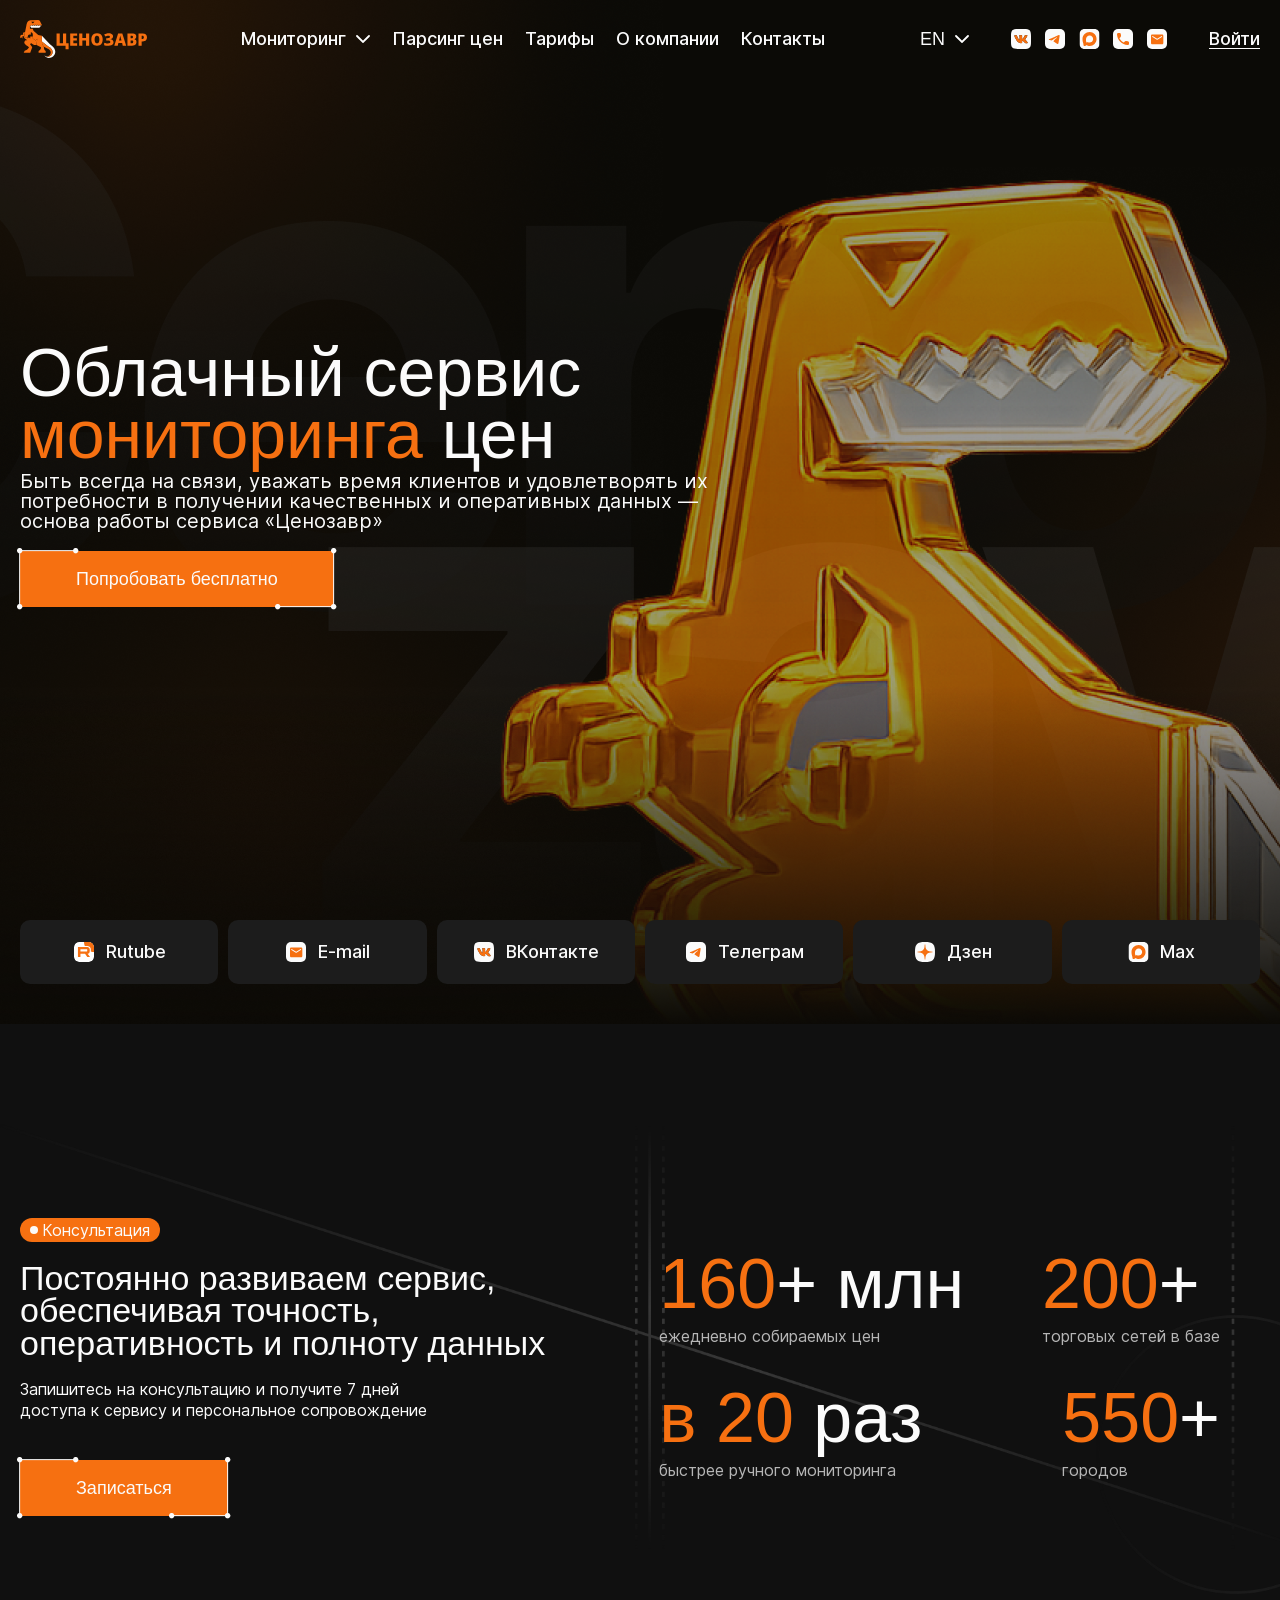
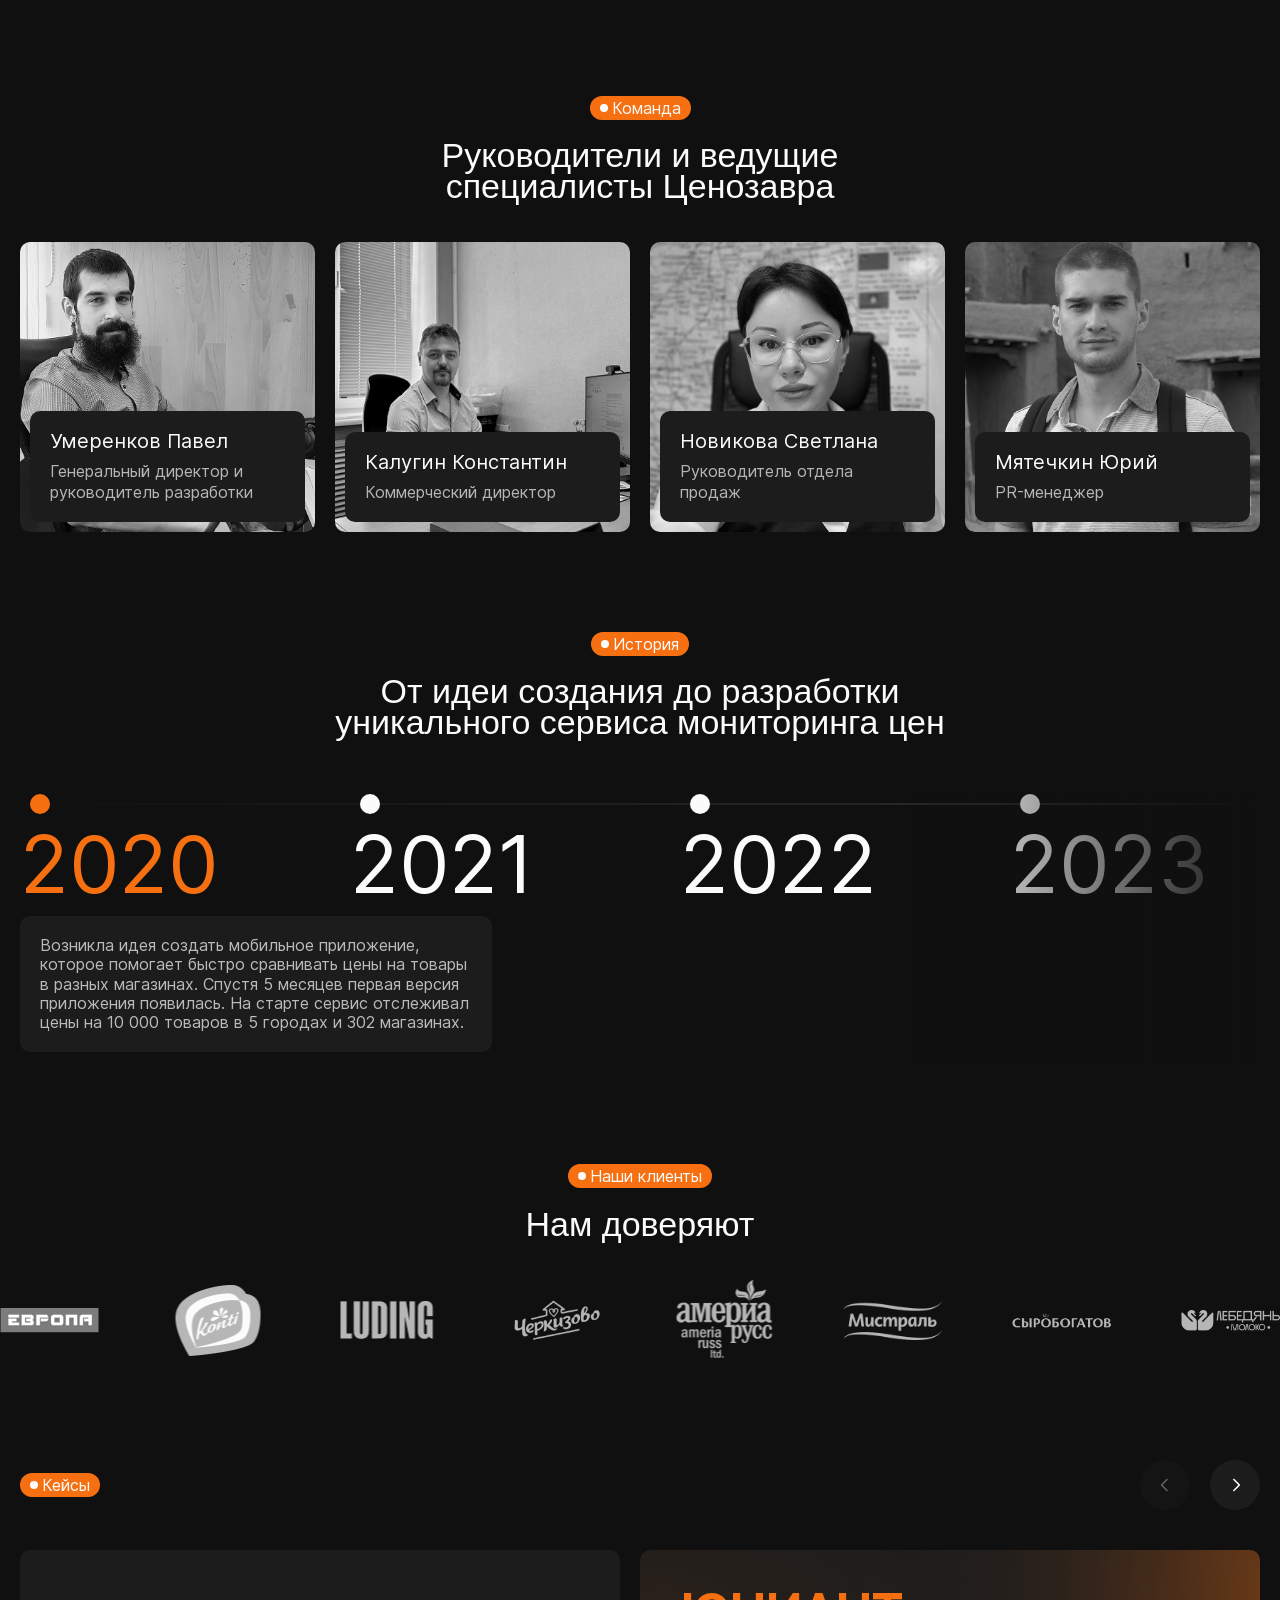
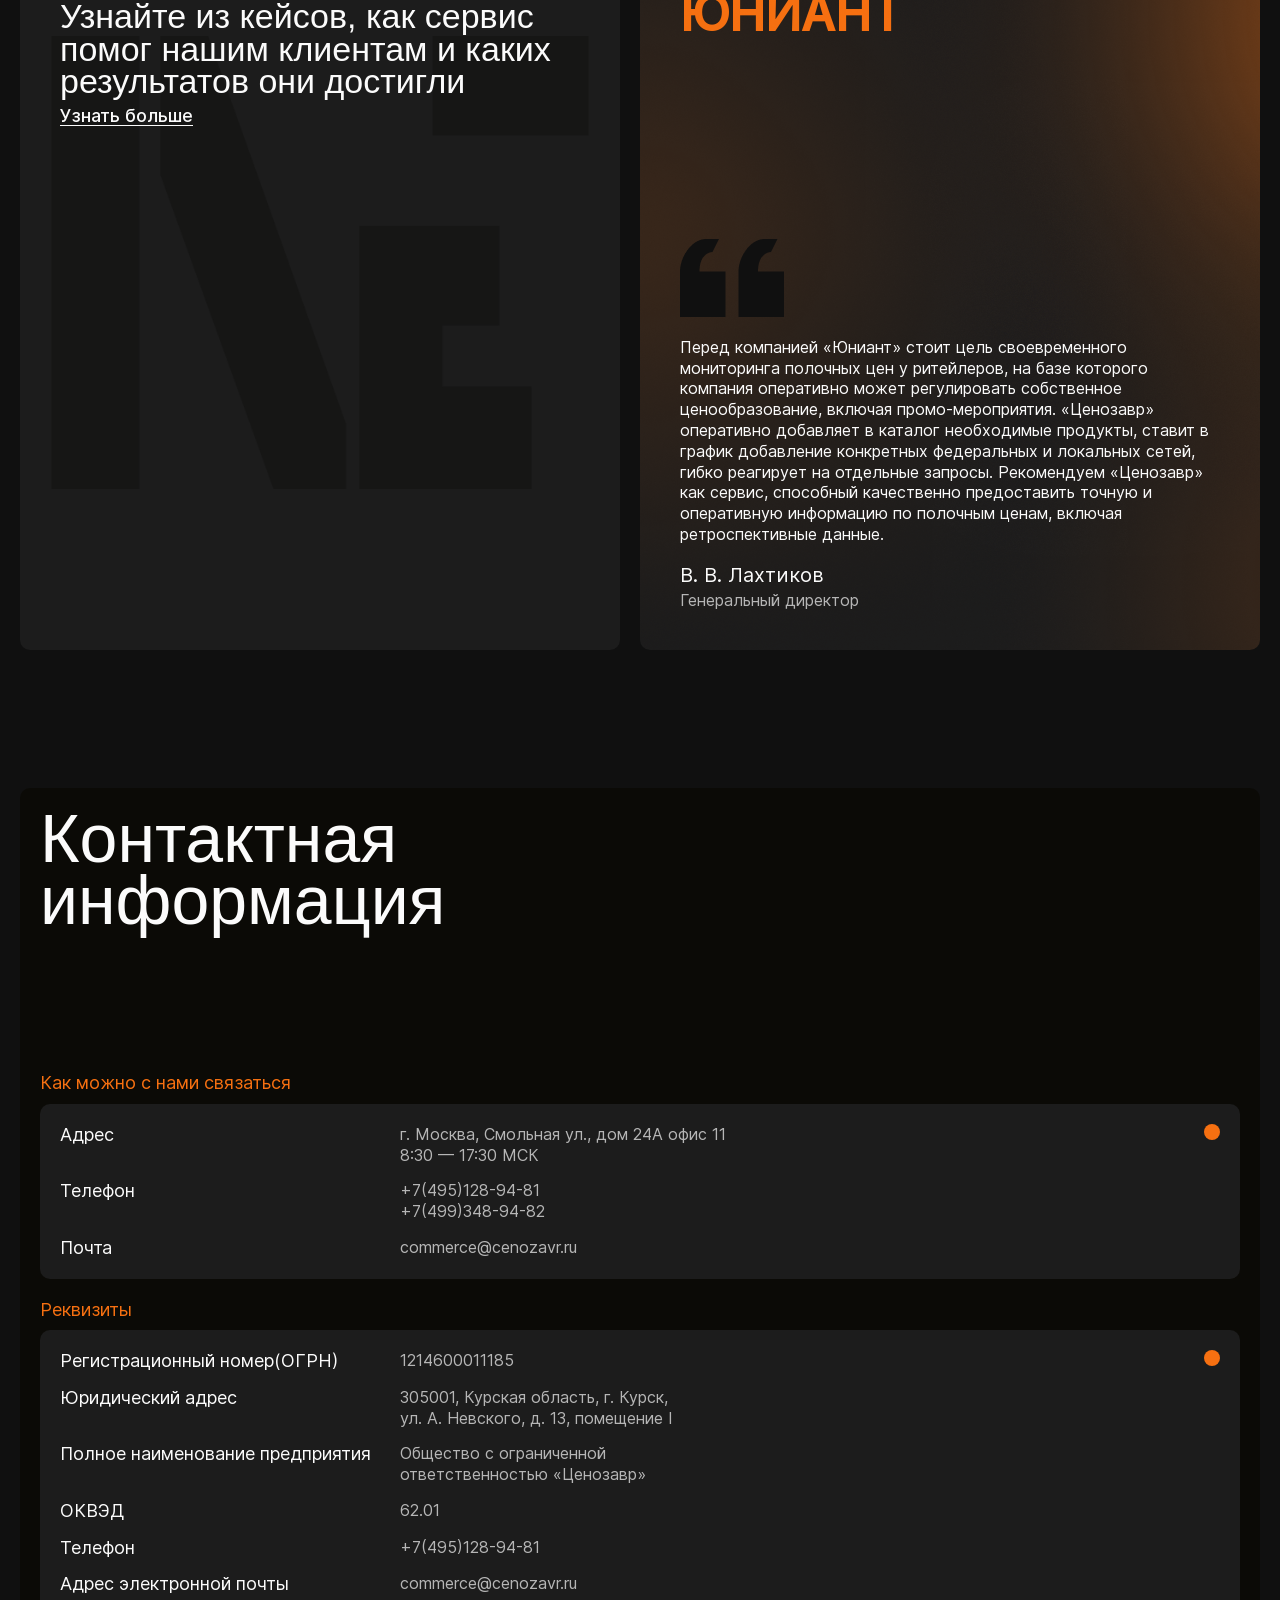
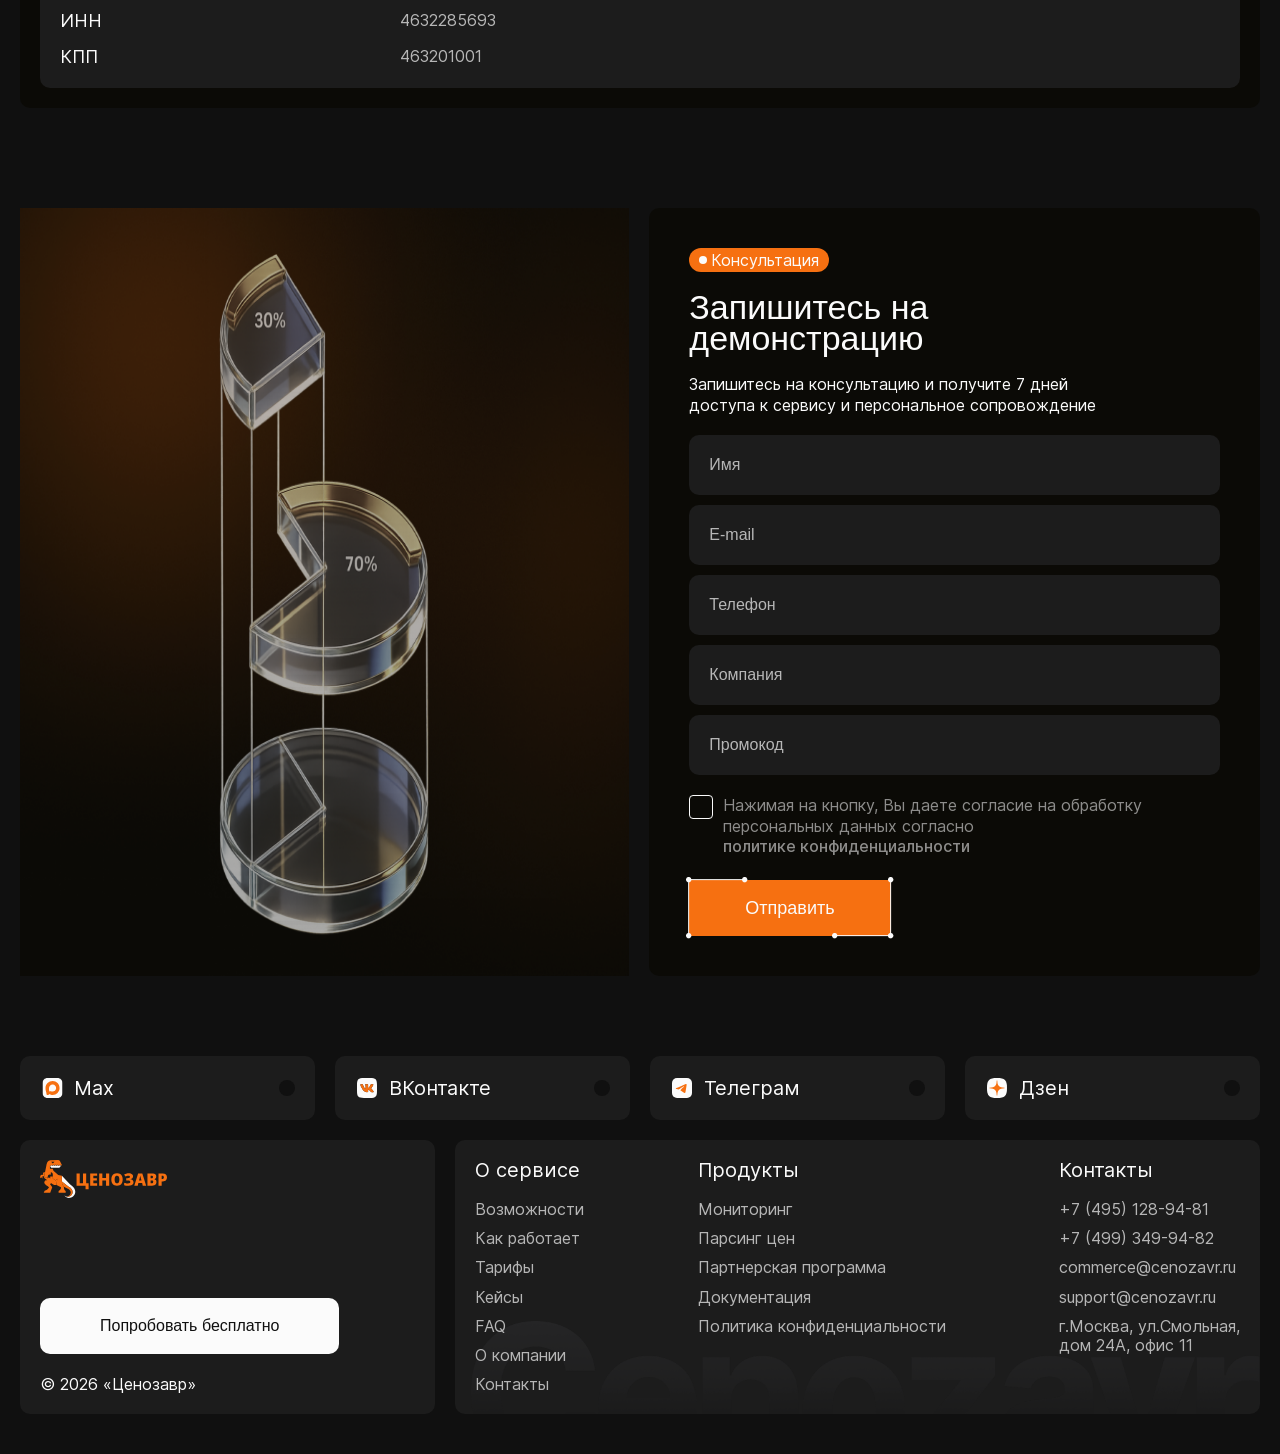
==== about-company.html @ 2fcfe37e "add" ====
<!DOCTYPE html>
<html lang="ru">
<head>
    <meta charset="UTF-8">
    <meta name="viewport"
          content="width=device-width, user-scalable=no, initial-scale=1.0, maximum-scale=1.0, minimum-scale=1.0">
    <meta http-equiv="X-UA-Compatible" content="ie=edge">
    <link rel="stylesheet" href="style.css">
    <link href="https://fonts.cdnfonts.com/css/evolventa" rel="stylesheet">
    <title></title>
</head>
<body>


<header>
    <div class="container">
        <div class="header-main G-align-center G-justify-between">
            <a href="./index.html" class="logo G-flex"><img src="./assets/img/logo.svg" alt="Ценозавр"></a>
            <div class="menu-mobile">
                <div class="nav-menu">
                    <ul>
                        <li class="menu-drop"><a href="#">Мониторинг
                            <svg class="arrow" width="14" height="8" viewBox="0 0 14 8" fill="none">
                                <path d="M1 1L7 7L13 1" stroke="white" stroke-width="1.8" stroke-linecap="round"></path>
                            </svg>
                        </a>

                            <ul class="submenu">
                                <li><a href="#">Тарифы</a></li>
                                <li><a href="#">Контакты</a></li>
                                <li><a href="#">О компании</a></li>
                            </ul>
                        </li>
                        <li><a href="#">Парсинг цен</a></li>
                        <li><a href="#">Тарифы</a></li>
                        <li><a href="#">О компании</a></li>
                        <li><a href="#">Контакты</a></li>
                    </ul>
                </div>
                <div class="menu-mobile-scr">
                    <div class="mobile-menu">
                        <div class="footer-menu-hrefs">
                            <h3>О сервисе</h3>
                            <ul>
                                <li><a href="#">Возможности</a></li>
                                <li><a href="#">Как работает</a></li>
                                <li><a href="#">Тарифы</a></li>
                                <li><a href="#">Кейсы</a></li>
                                <li><a href="#">FAQ</a></li>
                                <li><a href="#">О компании</a></li>
                                <li><a href="#">Контакты</a></li>
                            </ul>
                        </div>
                        <div class="footer-menu-hrefs">
                            <h3>Продукты</h3>
                            <ul>
                                <li><a href="#">Мониторинг</a></li>
                                <li><a href="#">Парсинг цен</a></li>
                                <li><a href="#">Партнерская программа</a></li>
                                <li><a href="#">Документация</a></li>
                                <li><a href="#">Политика конфиденциальности</a></li>
                            </ul>
                        </div>
                        <div class="footer-menu-hrefs">
                            <h3>Контакты</h3>
                            <ul>
                                <li><a href="#">+7 (495) 128-94-81</a></li>
                                <li><a href="#">+7 (499) 349-94-82</a></li>
                                <li><a href="#">commerce@cenozavr.ru</a></li>
                                <li><a href="#">support@cenozavr.ru</a></li>
                                <li>г.Москва, ул.Смольная, <br> дом 24А, офис 11</li>
                            </ul>
                        </div>
                    </div>
                    <button class="btn-white">Try for free</button>
                </div>
                <div class="cenozavr-menu">
                    <img src="./assets/img/cenozavr-menu.png" alt="cenozavr">
                </div>
            </div>
            <div class="entrance-flex G-align-center">
                <div class="lang-dropdown">
                    <button class="lang-btn">
                        <span>EN</span>
                        <svg class="arrow" width="14" height="8" viewBox="0 0 14 8" fill="none">
                            <path d="M1 1L7 7L13 1" stroke="white" stroke-width="1.8" stroke-linecap="round"/>
                        </svg>
                    </button>

                    <div class="lang-menu">
                        <a href="#">EN</a>
                        <a href="#">RU</a>
                    </div>
                </div>
                <div class="social-icon G-align-center">
                    <a href="" target="_blank"><img src="./assets/img/icon-vk.svg" alt="vk"></a>
                    <a href="" target="_blank"><img src="./assets/img/icon-telegram.svg" alt="telegram"></a>
                    <a href="" target="_blank"><img src="./assets/img/icon-max.svg" alt="max"></a>
                    <a href="" target="_blank"><img src="./assets/img/icon-call.svg" alt="call"></a>
                    <a href="" target="_blank"><img src="./assets/img/icon-mail.svg" alt="call"></a>
                </div>
                <a href="#" class="link-liner">Войти</a>
                <div class="open-menu">
                    <span></span>
                    <span></span>
                    <span></span>
                </div>
            </div>
        </div>
    </div>
</header>


<section class="about-company">
    <div class="container">
        <div class="about-company-cnt G-flex-column G-justify-between">
            <div class="about-company-title G-flex-column G-align-start">
                <h1>Облачный сервис <span>мониторинга</span> цен</h1>
                <h3>Быть всегда на связи, уважать время клиентов и удовлетворять их потребности в получении качественных
                    и оперативных данных — основа работы сервиса «Ценозавр»</h3>
                <button class="btn">Попробовать бесплатно</button>
            </div>

            <div class="about-social">
                <ul>
                    <li><a href="#" target="_blank"><img src="./assets/img/rutube.svg" alt="vk"> Rutube</a></li>
                    <li><a href="#" target="_blank"><img src="./assets/img/icon-mail.svg" alt="mail"> E-mail</a></li>
                    <li><a href="#" target="_blank"><img src="./assets/img/icon-vk.svg" alt="vk"> ВКонтакте</a></li>
                    <li><a href="#" target="_blank"><img src="./assets/img/icon-telegram.svg" alt="telegram">
                        Телеграм</a></li>
                    <li><a href="#" target="_blank"><img src="./assets/img/icon-dzen.svg" alt="dzen"> Дзен</a></li>
                    <li><a href="#" target="_blank"><img src="./assets/img/icon-max.svg" alt="Max"> Max</a></li>
                </ul>
            </div>
        </div>

    </div>
</section>

<section class="section-margin">
    <div class="consultation-sec">
        <div class="container">
            <div class="consultation-flex G-align-center G-justify-between">
                <div class="possibilities-title G-align-start G-flex-column">
                    <div class="possibilities-names G-align-start G-flex-column">
                        <span class="tit-for-what"><span class="circle-dot"></span> Консультация</span>
                        <h2>Постоянно развиваем сервис, обеспечивая точность, оперативность и полноту данных</h2>
                        <p>Запишитесь на консультацию и получите 7 дней доступа к сервису и персональное
                            сопровождение</p>
                    </div>
                    <button data-val="modal-form" class="open_modal btn">Записаться</button>
                </div>
                <div class="consultation-wrap G-flex-wrap">
                    <div class="consultation-info">
                        <strong><span>160</span>+ млн</strong>
                        <p>ежедневно собираемых цен</p>
                    </div>
                    <div class="consultation-info">
                        <strong><span>200</span>+</strong>
                        <p>торговых сетей в базе</p>
                    </div>
                    <div class="consultation-info">
                        <strong> <span>в 20</span> раз</strong>
                        <p>быстрее ручного мониторинга</p>
                    </div>
                    <div class="consultation-info">
                        <strong><span>550</span>+</strong>
                        <p>городов</p>
                    </div>
                </div>
            </div>
        </div>
    </div>
</section>

<section class="section-margin">
    <div class="container">
        <div class="prices-form-tit G-flex-column G-align-center">
            <span class="tit-for-what"><span class="circle-dot"></span> Команда</span>
            <h2>Руководители и ведущие <br> специалисты Ценозавра</h2>
        </div>
        <div class="our-team-rel">
            <div class="swiper our-team-slider">
                <div class="swiper-wrapper">
                    <div class="swiper-slide">
                        <div class="our-team-photo G-flex">
                            <img src="./assets/img/our-team-1.png" alt="our-team">
                            <div class="our-team-name">
                                <h3>Умеренков Павел</h3>
                                <p>Генеральный директор и руководитель разработки</p>
                            </div>
                        </div>
                    </div>
                    <div class="swiper-slide">
                        <div class="our-team-photo G-flex">
                            <img src="./assets/img/our-team-2.png" alt="our-team">
                            <div class="our-team-name">
                                <h3>Калугин Константин</h3>
                                <p>Коммерческий директор</p>
                            </div>
                        </div>
                    </div>
                    <div class="swiper-slide">
                        <div class="our-team-photo G-flex">
                            <img src="./assets/img/our-team-3.png" alt="our-team">
                            <div class="our-team-name">
                                <h3>Новикова Светлана</h3>
                                <p>Руководитель отдела продаж</p>
                            </div>
                        </div>
                    </div>
                    <div class="swiper-slide">
                        <div class="our-team-photo G-flex">
                            <img src="./assets/img/our-team-4.png" alt="our-team">
                            <div class="our-team-name">
                                <h3>Мятечкин Юрий</h3>
                                <p>PR-менеджер</p>
                            </div>
                        </div>
                    </div>
                </div>
            </div>
        </div>
    </div>
</section>


<section class="section-margin">
    <div class="container">
        <div class="prices-form-tit G-flex-column G-align-center">
            <span class="tit-for-what"><span class="circle-dot"></span> История</span>
            <h2>От идеи создания до разработки <br> уникального сервиса мониторинга цен</h2>
        </div>


        <div class="section-wrapper">

            <div class="timeline-scroll" id="timelineScroll">
                <div class="timeline-track">

                    <div class="timeline-item active" data-year="2020">
                        <div class="year-label">2020</div>
                        <p class="year-desc">
                            Возникла идея создать мобильное приложение, которое помогает быстро сравнивать цены на
                            товары в разных магазинах. Спустя 5 месяцев первая версия приложения появилась. На старте
                            сервис отслеживал цены на 10 000 товаров в 5 городах и 302 магазинах.
                        </p>
                    </div>

                    <div class="timeline-item" data-year="2021">
                        <div class="year-label">2021</div>
                        <p class="year-desc">
                            Расширение на 12 городов и подключение более 800 магазинов. Команда выросла до 24 человек.
                            Запущена версия для iOS и Android с обновлёнными алгоритмами сравнения цен в реальном
                            времени.
                        </p>
                    </div>

                    <div class="timeline-item" data-year="2022">
                        <div class="year-label">2022</div>
                        <p class="year-desc">
                            Привлечены первые инвестиции в размере 2 млн долларов. Запущена web-версия платформы. База
                            данных товаров превысила 500 000 позиций. Ежемесячная аудитория достигла 1,2 миллиона
                            пользователей.
                        </p>
                    </div>

                    <div class="timeline-item" data-year="2023">
                        <div class="year-label">2023</div>
                        <p class="year-desc">
                            Внедрение ИИ-рекомендаций для персонализированных предложений. Партнёрство с крупнейшими
                            ритейлерами страны. Охват расширен до 45 городов, количество отслеживаемых магазинов
                            превысило 5 000.
                        </p>
                    </div>

                    <div class="timeline-item" data-year="2024">
                        <div class="year-label">2024</div>
                        <p class="year-desc">
                            Выход на международный рынок. Запуск в 3 странах СНГ. Серия B-раунда финансирования закрыта
                            на 8 млн долларов. Приложение вошло в топ-10 финансовых приложений App Store.
                        </p>
                    </div>

                    <div class="timeline-item" data-year="2025">
                        <div class="year-label">2025</div>
                        <p class="year-desc">
                            Запуск B2B-платформы для аналитики ценообразования. Аудитория превысила 10 миллионов
                            активных пользователей. Команда насчитывает более 200 специалистов по всему миру.
                        </p>
                    </div>
                    <div class="timeline-item" data-year="2026">
                        <div class="year-label">2026</div>
                        <p class="year-desc">
                            Запуск B2B-платформы для аналитики ценообразования. Аудитория превысила 10 миллионов
                            активных пользователей. Команда насчитывает более 200 специалистов по всему миру.
                        </p>
                    </div>
                    <div class="timeline-item-last" data-year="2027">
                        <div class="year-label"></div>
                        <p class="year-desc">
                        </p>
                    </div>

                </div>
            </div>


        </div>


    </div>
</section>


<section class="section-margin">
    <div class="container">
        <div class="for-title G-align-center G-flex-column">
            <span class="tit-for-what"><span class="circle-dot"></span> Наши клиенты</span>
            <h2>Нам доверяют</h2>
        </div>
    </div>
    <div class="our-klents-logo">
        <div class="swiper our-klents-swiper">
            <div class="swiper-wrapper">
                <div class="swiper-slide">
                    <img src="./assets/img/linia-logo.png" alt="linia-logo">
                </div>
                <div class="swiper-slide">
                    <img src="./assets/img/evropa.png" alt="evropa">
                </div>
                <div class="swiper-slide">
                    <img src="./assets/img/logo-kinti.png" alt="kinti">
                </div>
                <div class="swiper-slide">
                    <img src="./assets/img/logo-luding.png" alt="luding">
                </div>
                <div class="swiper-slide">
                    <img src="./assets/img/cherk.png" alt="cherk">
                </div>
                <div class="swiper-slide">
                    <img src="./assets/img/ameria.png" alt="ameria">
                </div>
                <div class="swiper-slide">
                    <img src="./assets/img/logo-must.png" alt="must">
                </div>
                <div class="swiper-slide">
                    <img src="./assets/img/logo-sirob.png" alt="sirob">
                </div>
                <div class="swiper-slide">
                    <img src="./assets/img/meb.png" alt="meb">
                </div>
            </div>
        </div>

    </div>
</section>

<section class="client-stories section-margin">
    <div class="container">
        <div class="client-stories-tit G-align-center G-justify-between">
            <span class="tit-for-what"><span class="circle-dot"></span> Кейсы</span>
            <div class="client-stories-btn G-center">
                <div class="client-button-prev swiper-button-prev">
                    <i class="icon-arrow-left"></i>
                </div>
                <div class="client-button-next swiper-button-next">
                    <i class="icon-arrow-right"></i>
                </div>
            </div>
        </div>
        <div class="client-stories-cnt G-flex">
            <div class="client-stories-boxes">
                <div class="client-stories-info">
                    <h2>Узнайте из кейсов, как сервис помог нашим клиентам и каких результатов они достигли</h2>
                    <a href="#" class="link-liner">Узнать больше</a>
                </div>
                <div class="client-pic-bg G-flex">
                    <img src="./assets/img/pic-on-bg.png" alt="pic-on-bg">
                </div>
            </div>
            <div class="client-slider-rel">
                <div class="client-slider swiper">
                    <div class="swiper-wrapper">
                        <div class="swiper-slide">
                            <div class="client-stories-col">
                                <div class="logo-uniant G-flex">
                                    ЮНИАНТ
                                </div>
                                <div class="client-stories-text G-flex-column G-align-start">
                                    <img src="./assets/img/vector.png" alt="vector">
                                    <p>
                                        Перед компанией «Юниант» стоит цель своевременного мониторинга полочных цен у
                                        ритейлеров, на базе которого компания оперативно может регулировать собственное
                                        ценообразование, включая промо-мероприятия. «Ценозавр» оперативно добавляет в
                                        каталог необходимые продукты, ставит в график добавление конкретных федеральных
                                        и локальных сетей, гибко реагирует на отдельные запросы. Рекомендуем «Ценозавр»
                                        как сервис, способный качественно предоставить точную и оперативную информацию
                                        по полочным ценам, включая ретроспективные данные.
                                    </p>
                                    <div class="general-manager G-flex-column G-align-start">
                                        <h3>В. В. Лахтиков</h3>
                                        <p>Генеральный директор</p>
                                    </div>
                                </div>
                            </div>
                        </div>
                        <div class="swiper-slide">
                            <div class="client-stories-col">
                                <div class="logo-uniant G-flex">
                                    ЮНИАНТ
                                </div>
                                <div class="client-stories-text G-flex-column G-align-start">
                                    <img src="./assets/img/vector.png" alt="vector">
                                    <p>
                                        Перед компанией «Юниант» стоит цель своевременного мониторинга полочных цен у
                                        ритейлеров, на базе которого компания оперативно может регулировать собственное
                                        ценообразование, включая промо-мероприятия. «Ценозавр» оперативно добавляет в
                                        каталог необходимые продукты, ставит в график добавление конкретных федеральных
                                        и локальных сетей, гибко реагирует на отдельные запросы. Рекомендуем «Ценозавр»
                                        как сервис, способный качественно предоставить точную и оперативную информацию
                                        по полочным ценам, включая ретроспективные данные.
                                    </p>
                                    <div class="general-manager G-flex-column G-align-start">
                                        <h3>В. В. Лахтиков</h3>
                                        <p>Генеральный директор</p>
                                    </div>
                                </div>
                            </div>
                        </div>
                        <div class="swiper-slide">
                            <div class="client-stories-col">
                                <div class="logo-uniant G-flex">
                                    ЮНИАНТ
                                </div>
                                <div class="client-stories-text G-flex-column G-align-start">
                                    <img src="./assets/img/vector.png" alt="vector">
                                    <p>
                                        Перед компанией «Юниант» стоит цель своевременного мониторинга полочных цен у
                                        ритейлеров, на базе которого компания оперативно может регулировать собственное
                                        ценообразование, включая промо-мероприятия. «Ценозавр» оперативно добавляет в
                                        каталог необходимые продукты, ставит в график добавление конкретных федеральных
                                        и локальных сетей, гибко реагирует на отдельные запросы. Рекомендуем «Ценозавр»
                                        как сервис, способный качественно предоставить точную и оперативную информацию
                                        по полочным ценам, включая ретроспективные данные.
                                    </p>
                                    <div class="general-manager G-flex-column G-align-start">
                                        <h3>В. В. Лахтиков</h3>
                                        <p>Генеральный директор</p>
                                    </div>
                                </div>
                            </div>
                        </div>
                    </div>
                </div>
            </div>
        </div>
    </div>
</section>


<section class="contact-page">
    <div class="container">
        <div class="contact-page-flex G-align-start G-justify-between">
            <h1>Контактная информация</h1>
            <div class="contact-info">
                <div class="can-contact contact-details">
                    <h4>Как можно с нами связаться</h4>
                    <div class="can-contact-name G-flex-column G-align-start">
                        <div class="can-contact-tit G-align-start">
                            <h4>Адрес</h4>
                            <p>г. Москва, Смольная ул., дом 24А офис 11 <br> 8:30 — 17:30 МСК</p>
                        </div>
                        <div class="can-contact-tit G-align-start">
                            <h4>Телефон</h4>
                            <p>+7(495)128-94-81 <br> +7(499)348-94-82</p>
                        </div>
                        <div class="can-contact-tit G-align-start">
                            <h4>Почта</h4>
                            <p>commerce@cenozavr.ru</p>
                        </div>
                        <span class="names-circle"></span>
                    </div>
                </div>
                <div class="can-contact contact-details">
                    <h4>Реквизиты</h4>
                    <div class="can-contact-name G-flex-column G-align-start">
                        <div class="can-contact-tit G-align-start">
                            <h4>Регистрационный номер(ОГРН)</h4>
                            <p>1214600011185</p>
                        </div>
                        <div class="can-contact-tit G-align-start">
                            <h4>Юридический адрес</h4>
                            <p>305001, Курская область, г. Курск, <br> ул. А. Невского, д. 13, помещение I</p>
                        </div>
                        <div class="can-contact-tit G-align-start">
                            <h4>Полное наименование предприятия</h4>
                            <p>Общество с ограниченной <br> ответственностью «Ценозавр»</p>
                        </div>
                        <div class="can-contact-tit G-align-start">
                            <h4>ОКВЭД</h4>
                            <p>62.01</p>
                        </div>

                        <div class="can-contact-tit G-align-start">
                            <h4>Телефон</h4>
                            <p>+7(495)128-94-81</p>
                        </div>
                        <div class="can-contact-tit G-align-start">
                            <h4>Адрес электронной почты</h4>
                            <p>commerce@cenozavr.ru</p>
                        </div>
                        <div class="can-contact-tit G-align-start">
                            <h4>ИНН</h4>
                            <p>4632285693</p>
                        </div>
                        <div class="can-contact-tit G-align-start">
                            <h4>КПП</h4>
                            <p>463201001</p>
                        </div>
                        <span class="names-circle"></span>
                    </div>
                </div>
            </div>
        </div>
    </div>
</section>


<section class="contact-section section-margin">
    <div class="container">
        <div class="contact-flex G-flex">
            <div class="contact-photo G-flex">
                <img src="./assets/img/touch-pic.png" alt="touch">
            </div>
            <div class="contact-form G-flex-column G-justify-between">
                <div class="prices-form-tit G-flex-column G-align-start">
                    <span class="tit-for-what"><span class="circle-dot"></span> Консультация</span>
                    <h2>Запишитесь на демонстрацию</h2>
                    <p>
                        Запишитесь на консультацию и получите 7 дней доступа к сервису и персональное сопровождение
                    </p>
                </div>
                <form action="">
                    <div class="form-input-col G-flex-column">
                        <div class="form-input">
                            <label>
                                <input type="text" placeholder="Имя">
                            </label>
                        </div>
                        <div class="form-input">
                            <label>
                                <input type="text" placeholder="E-mail">
                            </label>
                        </div>
                        <div class="form-input">
                            <label>
                                <input type="text" placeholder="Телефон">
                            </label>
                        </div>
                        <div class="form-input">
                            <label>
                                <input type="text" placeholder="Компания">
                            </label>
                        </div>
                        <div class="form-input">
                            <label>
                                <input type="text" placeholder="Промокод">
                            </label>
                        </div>

                    </div>
                    <label class="form-check">
                        <small>Нажимая на кнопку, Вы даете согласие на обработку персональных данных согласно <a
                                href="#">политике конфиденциальности</a></small>
                        <input type="checkbox">
                        <span class="checkmark"></span>
                    </label>
                    <button data-val="modal-form" class="open_modal btn">Отправить</button>

                </form>
            </div>
        </div>
    </div>
</section>


<footer>
    <div class="container">
        <div class="footer-social G-align-center">
            <a href="#" class="social-href">
                <span class="social-name">
                    <img src="./assets/img/icon-max.svg" alt="max">
                    Max
                </span>
                <span class="names-circle"></span>
            </a>
            <a href="#" class="social-href">
                <span class="social-name">
                    <img src="./assets/img/icon-vk.svg" alt="vk">
                    ВКонтакте
                </span>
                <span class="names-circle"></span>
            </a>
            <a href="#" class="social-href">
                <span class="social-name">
                    <img src="./assets/img/icon-telegram.svg" alt="vk">
                    Телеграм
                </span>
                <span class="names-circle"></span>
            </a>
            <a href="#" class="social-href">
                <span class="social-name">
                    <img src="./assets/img/icon-dzen.svg" alt="vk">
                    Дзен
                </span>
                <span class="names-circle"></span>
            </a>
        </div>
        <div class="footer-main G-flex">
            <div class="footer-cnt G-flex-column G-align-start">
                <div class="mobail-social-flex">
                    <a href="./index.html" class="logo G-flex"><img src="./assets/img/logo.svg" alt="Ценозавр"></a>
                    <div class="mobail-social G-align-center">
                        <a href="#">
                            <img src="./assets/img/icon-max.svg" alt="max">
                            Max
                        </a>
                        <a href="#">
                            <img src="./assets/img/icon-vk.svg" alt="vk">
                            ВКонтакте
                        </a>
                        <a href="#">
                            <img src="./assets/img/icon-telegram.svg" alt="vk">
                            Телеграм
                        </a>
                        <a href="#">
                            <img src="./assets/img/icon-dzen.svg" alt="vk">
                            Дзен
                        </a>
                    </div>

                </div>
                <div class="footer-cnt-col G-flex-column G-align-start">
                    <button class="btn-white">Попробовать бесплатно</button>
                    <p>© 2026 «Ценозавр»</p>
                </div>
            </div>
            <div class="footer-menu">
                <div class="footer-menu-flex  G-align-start">
                    <div class="footer-menu-hrefs">
                        <h3>О сервисе</h3>
                        <ul>
                            <li><a href="#">Возможности</a></li>
                            <li><a href="#">Как работает</a></li>
                            <li><a href="#">Тарифы</a></li>
                            <li><a href="#">Кейсы</a></li>
                            <li><a href="#">FAQ</a></li>
                            <li><a href="#">О компании</a></li>
                            <li><a href="#">Контакты</a></li>
                        </ul>
                    </div>
                    <div class="footer-menu-hrefs">
                        <h3>Продукты</h3>
                        <ul>
                            <li><a href="#">Мониторинг</a></li>
                            <li><a href="#">Парсинг цен</a></li>
                            <li><a href="#">Партнерская программа</a></li>
                            <li><a href="#">Документация</a></li>
                            <li><a href="#">Политика конфиденциальности</a></li>
                        </ul>
                    </div>
                    <div class="footer-menu-hrefs">
                        <h3>Контакты</h3>
                        <ul>
                            <li><a href="#">+7 (495) 128-94-81</a></li>
                            <li><a href="#">+7 (499) 349-94-82</a></li>
                            <li><a href="#">commerce@cenozavr.ru</a></li>
                            <li><a href="#">support@cenozavr.ru</a></li>
                            <li>г.Москва, ул.Смольная, <br> дом 24А, офис 11</li>
                        </ul>
                    </div>
                </div>
                <div class="cenozavr-logo G-flex">
                    <img src="./assets/img/cenozavr.png" class="cenozavr-desctop" alt="cenozavr">
                    <img src="./assets/img/cenozavr-mob.png" class="cenozavr-mob" alt="cenozavr">
                </div>
            </div>
        </div>
    </div>
</footer>


<script src="assets/js/jquery-3.6.4.js"></script>
<script src="assets/js/swiper-bundle.min.js"></script>
<script src="assets/js/script.js"></script>

<script>
    const scroll = document.querySelector('.timeline-scroll');

    let isDown = false, startX, scrollLeft;

    document.querySelectorAll('.timeline-item').forEach(item => {
        item.addEventListener('click', () => {
            document.querySelectorAll('.timeline-item').forEach(i => i.classList.remove('active'));
            item.classList.add('active');

            const isMobile = window.innerWidth <= 1024;
            if (isMobile) {
                scroll.scrollTo({
                    left: item.offsetLeft - 16,
                    behavior: 'smooth'
                });
            } else {
                item.scrollIntoView({ behavior: 'smooth', block: 'nearest', inline: 'center' });
            }
        });
    });

    scroll.addEventListener('mousedown', e => {
        isDown = true;
        scroll.classList.add('grabbing');
        startX = e.pageX - scroll.offsetLeft;
        scrollLeft = scroll.scrollLeft;
    });

    scroll.addEventListener('mouseleave', () => {
        isDown = false;
        scroll.classList.remove('grabbing');
    });

    scroll.addEventListener('mouseup', () => {
        isDown = false;
        scroll.classList.remove('grabbing');
    });

    scroll.addEventListener('mousemove', e => {
        if (!isDown) return;
        e.preventDefault();
        const x = e.pageX - scroll.offsetLeft;
        scroll.scrollLeft = scrollLeft - (x - startX) * 1.5;
    });

</script>


</body>
</html>
---- style.css ----
@import "assets/font/font.css";
@import "assets/css/swiper-bundle.min.css";
@import "assets/css/normalize.css";
@import "assets/css/header.css";
@import "assets/css/home.css";
@import "assets/css/contact.css";
@import "assets/css/sample.css";
@import "assets/css/cases.css";
@import "assets/css/about.css";
@import "assets/css/tariffs.css";
@import "assets/css/mistral.css";
@import "assets/css/article-pages.css";
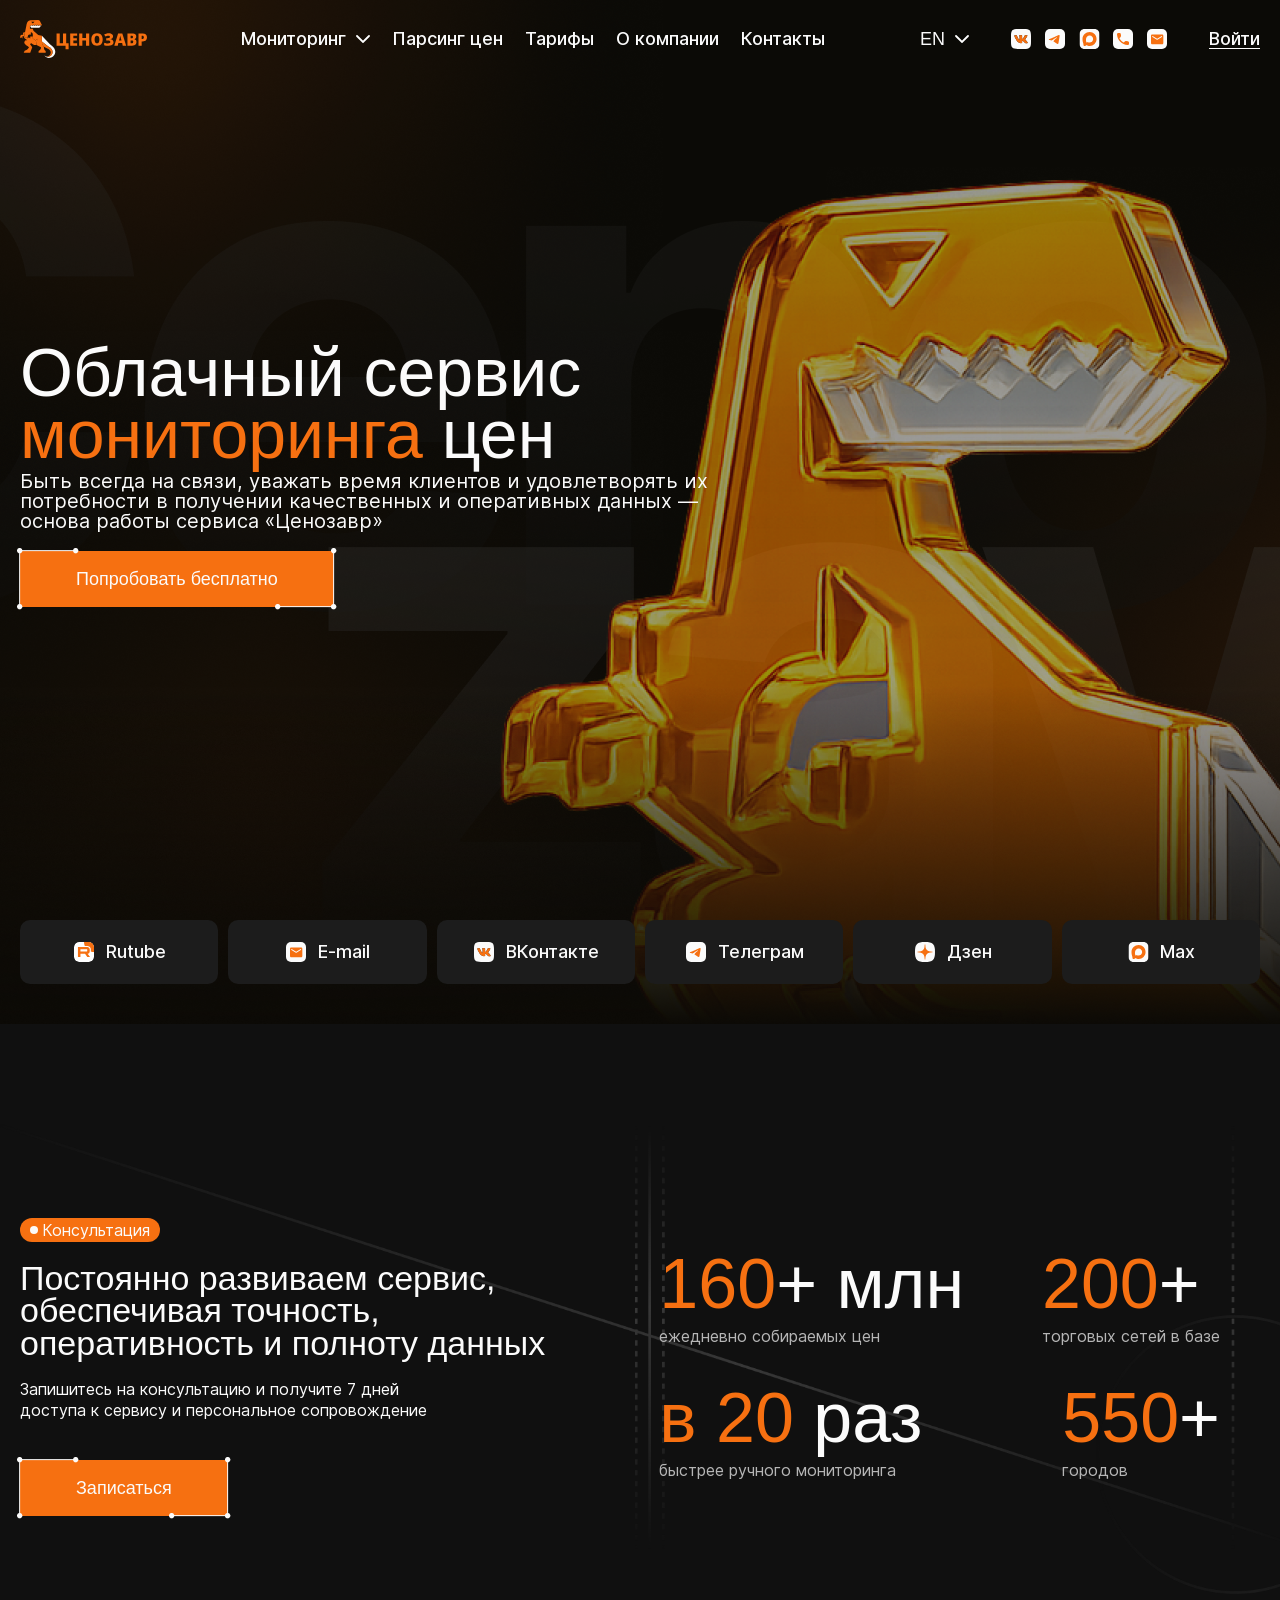
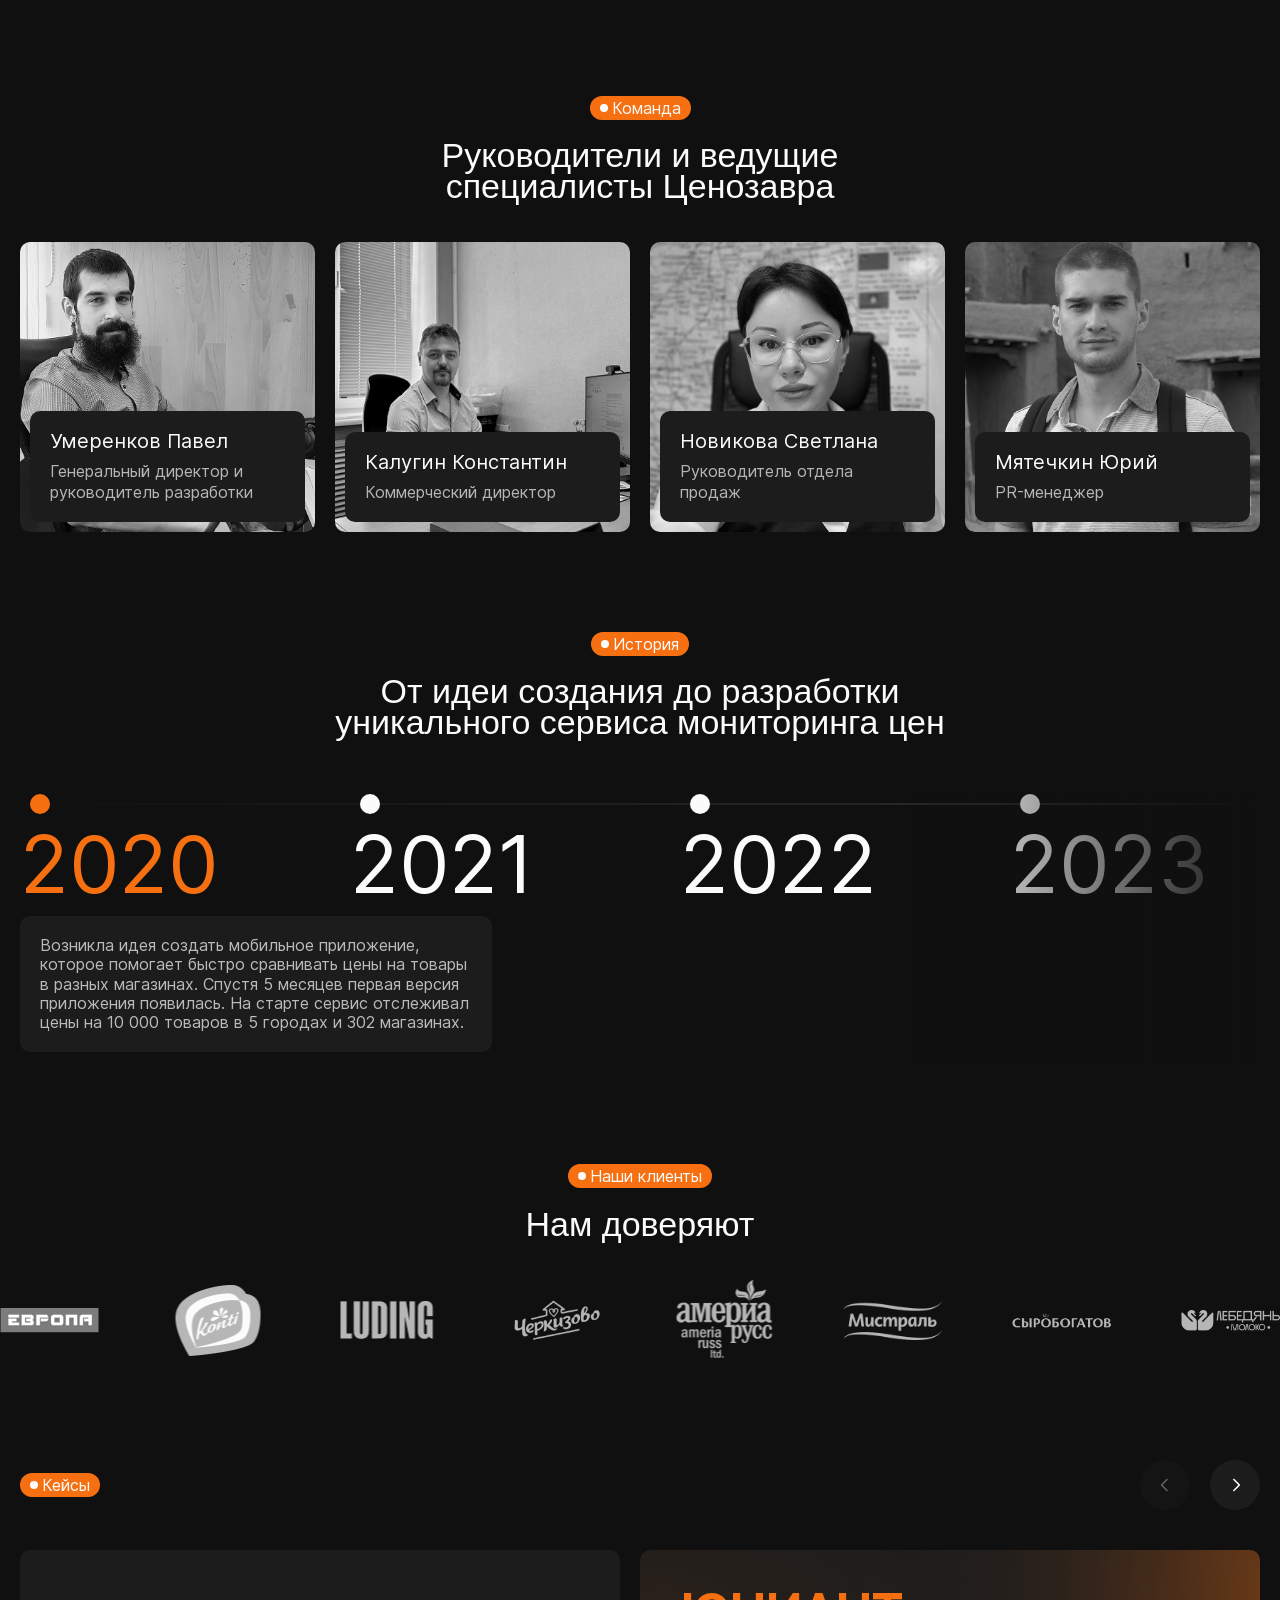
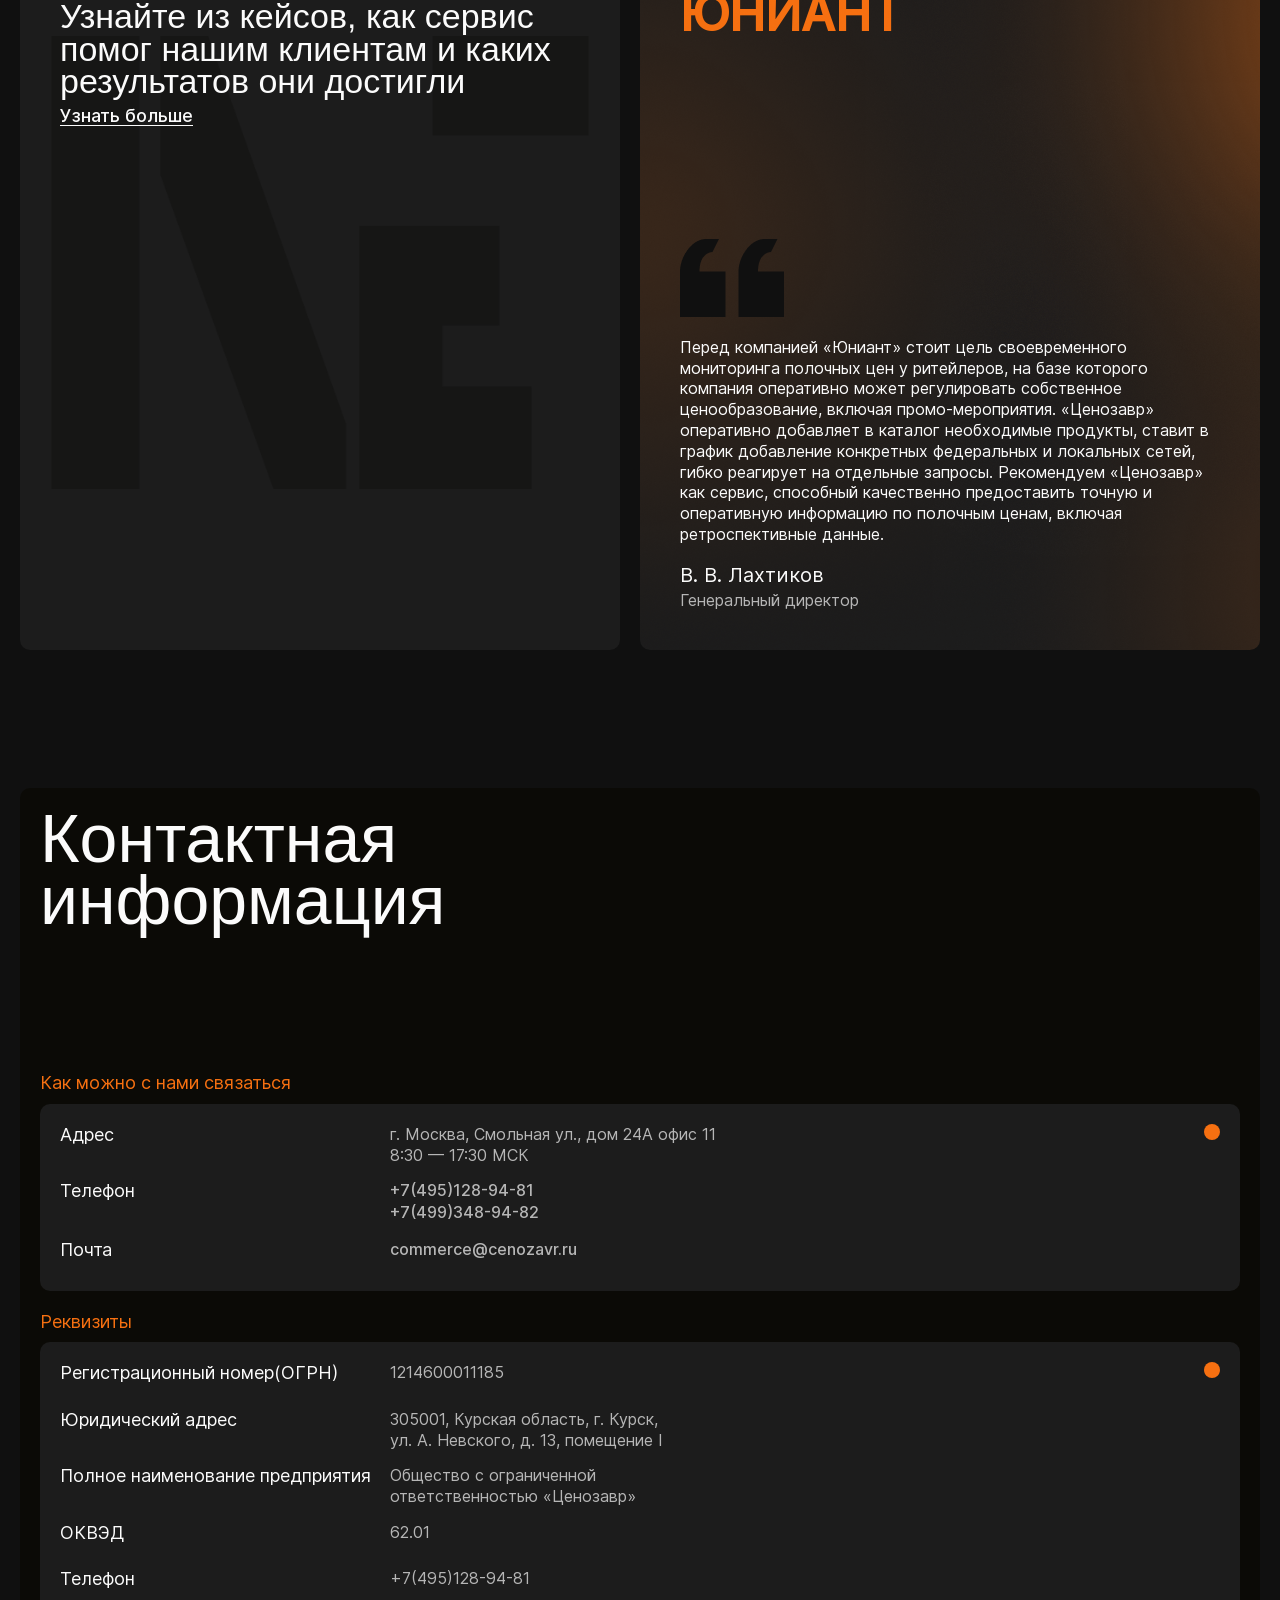
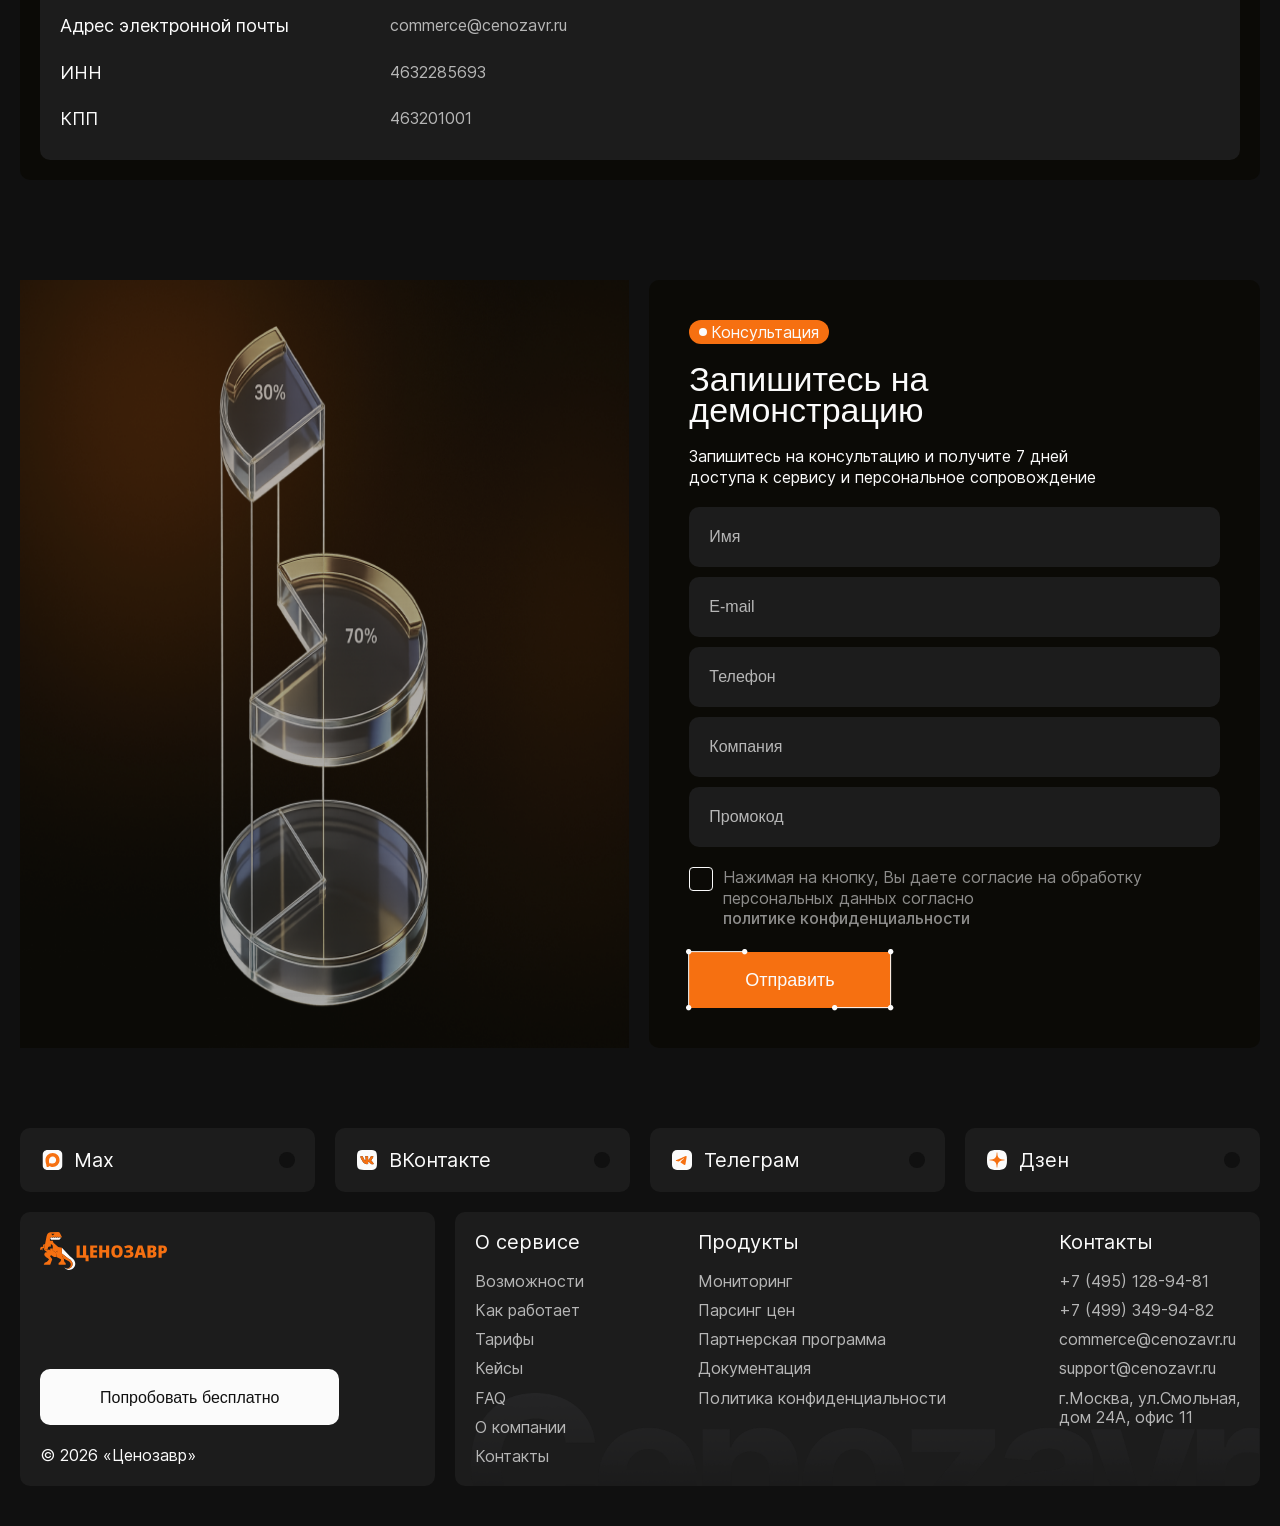
==== commit aa92d668: "adderer" ====
--- a/about-company.html
+++ b/about-company.html
@@ -16,67 +16,23 @@
     <div class="container">
         <div class="header-main G-align-center G-justify-between">
             <a href="./index.html" class="logo G-flex"><img src="./assets/img/logo.svg" alt="Ценозавр"></a>
-            <div class="menu-mobile">
-                <div class="nav-menu">
-                    <ul>
-                        <li class="menu-drop"><a href="#">Мониторинг
-                            <svg class="arrow" width="14" height="8" viewBox="0 0 14 8" fill="none">
-                                <path d="M1 1L7 7L13 1" stroke="white" stroke-width="1.8" stroke-linecap="round"></path>
-                            </svg>
-                        </a>
-
-                            <ul class="submenu">
-                                <li><a href="#">Тарифы</a></li>
-                                <li><a href="#">Контакты</a></li>
-                                <li><a href="#">О компании</a></li>
-                            </ul>
-                        </li>
-                        <li><a href="#">Парсинг цен</a></li>
-                        <li><a href="#">Тарифы</a></li>
-                        <li><a href="#">О компании</a></li>
-                        <li><a href="#">Контакты</a></li>
-                    </ul>
-                </div>
-                <div class="menu-mobile-scr">
-                    <div class="mobile-menu">
-                        <div class="footer-menu-hrefs">
-                            <h3>О сервисе</h3>
-                            <ul>
-                                <li><a href="#">Возможности</a></li>
-                                <li><a href="#">Как работает</a></li>
-                                <li><a href="#">Тарифы</a></li>
-                                <li><a href="#">Кейсы</a></li>
-                                <li><a href="#">FAQ</a></li>
-                                <li><a href="#">О компании</a></li>
-                                <li><a href="#">Контакты</a></li>
-                            </ul>
-                        </div>
-                        <div class="footer-menu-hrefs">
-                            <h3>Продукты</h3>
-                            <ul>
-                                <li><a href="#">Мониторинг</a></li>
-                                <li><a href="#">Парсинг цен</a></li>
-                                <li><a href="#">Партнерская программа</a></li>
-                                <li><a href="#">Документация</a></li>
-                                <li><a href="#">Политика конфиденциальности</a></li>
-                            </ul>
-                        </div>
-                        <div class="footer-menu-hrefs">
-                            <h3>Контакты</h3>
-                            <ul>
-                                <li><a href="#">+7 (495) 128-94-81</a></li>
-                                <li><a href="#">+7 (499) 349-94-82</a></li>
-                                <li><a href="#">commerce@cenozavr.ru</a></li>
-                                <li><a href="#">support@cenozavr.ru</a></li>
-                                <li>г.Москва, ул.Смольная, <br> дом 24А, офис 11</li>
-                            </ul>
-                        </div>
-                    </div>
-                    <button class="btn-white">Try for free</button>
-                </div>
-                <div class="cenozavr-menu">
-                    <img src="./assets/img/cenozavr-menu.png" alt="cenozavr">
-                </div>
+            <div class="nav-menu">
+                <ul>
+                    <li class="menu-drop"><a href="#">Мониторинг <svg class="arrow" width="14" height="8" viewBox="0 0 14 8" fill="none">
+                        <path d="M1 1L7 7L13 1" stroke="white" stroke-width="1.8" stroke-linecap="round"></path>
+                    </svg></a>
+
+                        <ul class="submenu">
+                            <li><a href="#">Тарифы</a></li>
+                            <li><a href="#">Контакты</a></li>
+                            <li><a href="#">О компании</a></li>
+                        </ul>
+                    </li>
+                    <li><a href="#">Парсинг цен</a></li>
+                    <li><a href="#">Тарифы</a></li>
+                    <li><a href="#">О компании</a></li>
+                    <li><a href="#">Контакты</a></li>
+                </ul>
             </div>
             <div class="entrance-flex G-align-center">
                 <div class="lang-dropdown">
@@ -106,6 +62,48 @@
                     <span></span>
                 </div>
             </div>
+        </div>
+    </div>
+    <div class="menu-mobile">
+        <div class="menu-mobile-scr">
+            <div class="mobile-menu">
+                <div class="footer-menu-hrefs">
+                    <h3>О сервисе</h3>
+                    <ul>
+                        <li><a href="#">Возможности</a></li>
+                        <li><a href="#">Как работает</a></li>
+                        <li><a href="#">Тарифы</a></li>
+                        <li><a href="#">Кейсы</a></li>
+                        <li><a href="#">FAQ</a></li>
+                        <li><a href="#">О компании</a></li>
+                        <li><a href="#">Контакты</a></li>
+                    </ul>
+                </div>
+                <div class="footer-menu-hrefs">
+                    <h3>Продукты</h3>
+                    <ul>
+                        <li><a href="#">Мониторинг</a></li>
+                        <li><a href="#">Парсинг цен</a></li>
+                        <li><a href="#">Партнерская программа</a></li>
+                        <li><a href="#">Документация</a></li>
+                        <li><a href="#">Политика конфиденциальности</a></li>
+                    </ul>
+                </div>
+                <div class="footer-menu-hrefs">
+                    <h3>Контакты</h3>
+                    <ul>
+                        <li><a href="#">+7 (495) 128-94-81</a></li>
+                        <li><a href="#">+7 (499) 349-94-82</a></li>
+                        <li><a href="#">commerce@cenozavr.ru</a></li>
+                        <li><a href="#">support@cenozavr.ru</a></li>
+                        <li>г.Москва, ул.Смольная, <br> дом 24А, офис 11</li>
+                    </ul>
+                </div>
+            </div>
+            <button class="btn-white">Try for free</button>
+        </div>
+        <div class="cenozavr-menu">
+            <img src="./assets/img/cenozavr-menu.png" alt="cenozavr">
         </div>
     </div>
 </header>
@@ -473,11 +471,14 @@
                         </div>
                         <div class="can-contact-tit G-align-start">
                             <h4>Телефон</h4>
-                            <p>+7(495)128-94-81 <br> +7(499)348-94-82</p>
+                            <div class="G-flex-column G-align-start">
+                                <a href="tel:+7(495)128-94-81">+7(495)128-94-81</a>
+                                <a href="tel:+7(499)348-94-82">+7(499)348-94-82</a>
+                            </div>
                         </div>
                         <div class="can-contact-tit G-align-start">
                             <h4>Почта</h4>
-                            <p>commerce@cenozavr.ru</p>
+                            <a href="mailto:commerce@cenozavr.ru">commerce@cenozavr.ru</a>
                         </div>
                         <span class="names-circle"></span>
                     </div>
